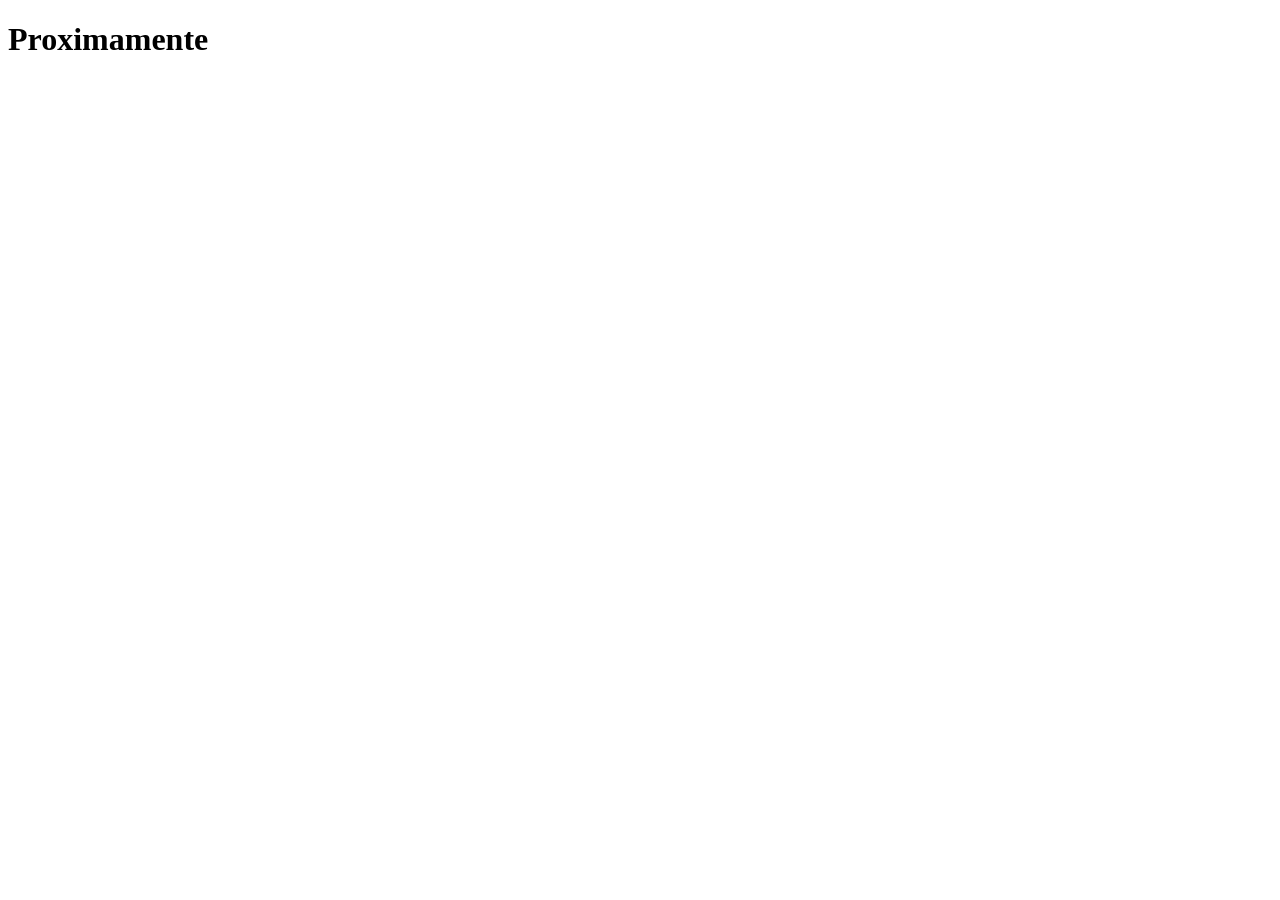
==== pos/src/main/resources/static/index.html @ ce8f6ca2 "index" ====
<!DOCTYPE html>
<html lang="en">
<head>
    <meta charset="UTF-8">
    <meta name="viewport" content="width=device-width, initial-scale=1.0">
    <title>Punto de Venta</title>
</head>
<body>
    <h1>Proximamente</h1>
</body>
</html>
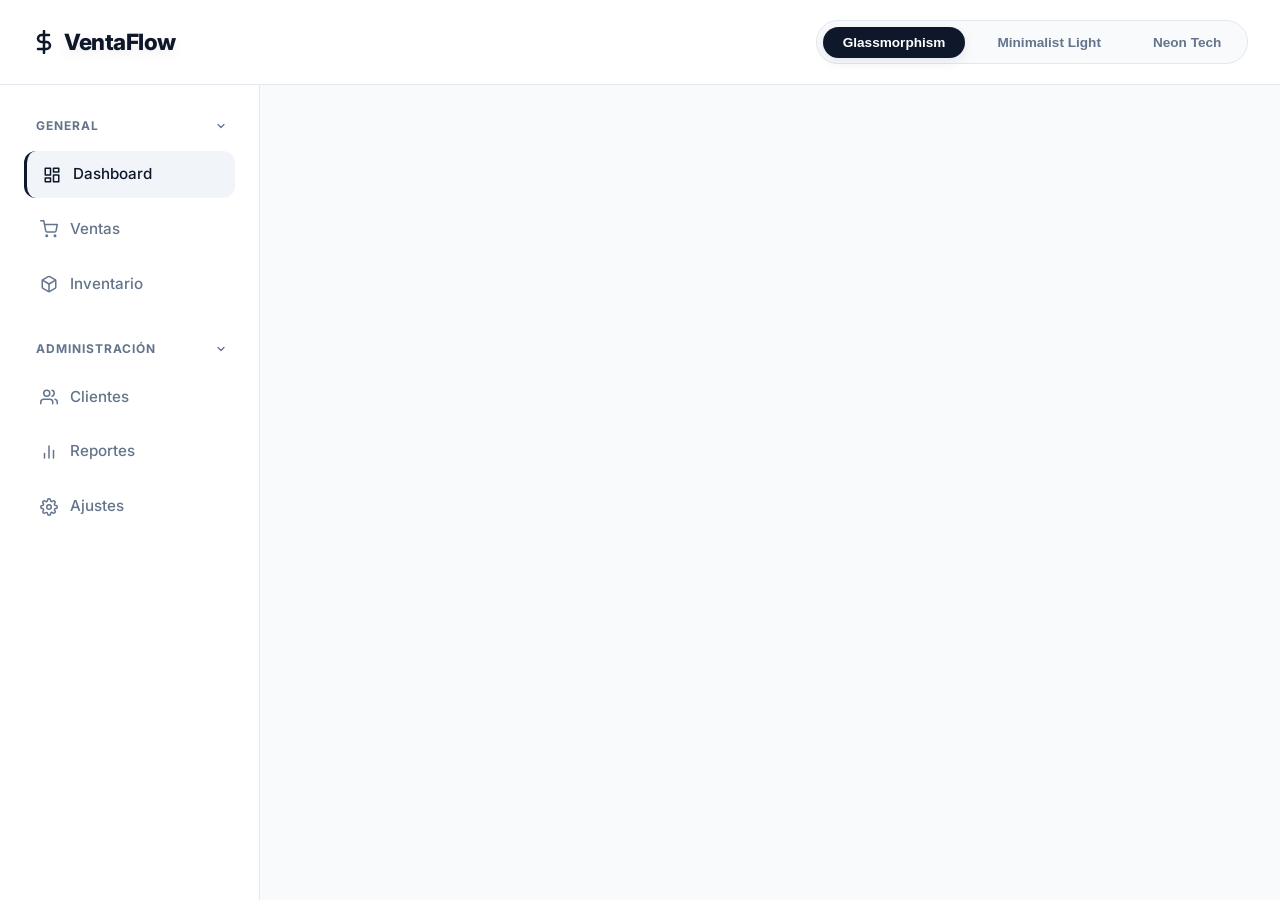
==== commit d15ac903: "index.html" ====
--- a/pos/src/main/resources/static/index.html
+++ b/pos/src/main/resources/static/index.html
@@ -1,11 +1,116 @@
 <!DOCTYPE html>
-<html lang="en">
+<html lang="es">
 <head>
     <meta charset="UTF-8">
     <meta name="viewport" content="width=device-width, initial-scale=1.0">
-    <title>Punto de Venta</title>
+    <title>Control de Ventas - Prototipo Visual</title>
+    <!-- Custom stylesheet -->
+    <link rel="stylesheet" href="./css/style.css">
+    <!-- FontAwesome for mockup icons without external dependencies (SVG alternatives included natively) -->
 </head>
-<body>
-    <h1>Proximamente</h1>
+<body class="theme-minimal">
+
+    <!-- STYLE SWITCHER HEADER -->
+    <header class="style-switcher" id="styleSwitcher">
+        <div class="switcher-logo">
+            <svg width="24" height="24" viewBox="0 0 24 24" fill="none" stroke="currentColor" stroke-width="2.5" stroke-linecap="round" stroke-linejoin="round">
+                <line x1="12" y1="1" x2="12" y2="23"></line>
+                <path d="M17 5H9.5a3.5 3.5 0 0 0 0 7h5a3.5 3.5 0 0 1 0 7H6"></path>
+            </svg>
+            <span>VentaFlow</span>
+        </div>
+        <div class="switcher-buttons">
+            <button class="switcher-btn active" onclick="setTheme('glass', this)">Glassmorphism</button>
+            <button class="switcher-btn" onclick="setTheme('minimal', this)">Minimalist Light</button>
+            <button class="switcher-btn" onclick="setTheme('neon', this)">Neon Tech</button>
+        </div>
+    </header>
+
+    <!-- MAIN APP CONTAINER -->
+    <div class="app-container">
+        
+        <!-- SIDEBAR -->
+        <aside>
+            <div class="nav-group">
+                <span class="nav-label" onclick="toggleNavGroup(this)">
+                    General
+                    <svg class="chevron" width="12" height="12" viewBox="0 0 24 24" fill="none" stroke="currentColor" stroke-width="2.5" stroke-linecap="round" stroke-linejoin="round">
+                        <polyline points="6 9 12 15 18 9"></polyline>
+                    </svg>
+                </span>
+                <div class="nav-group-content">
+                    <a href="#" class="nav-item active">
+                        <svg width="18" height="18" viewBox="0 0 24 24" fill="none" stroke="currentColor" stroke-width="2" stroke-linecap="round" stroke-linejoin="round"><rect x="3" y="3" width="7" height="9"></rect><rect x="14" y="3" width="7" height="5"></rect><rect x="14" y="12" width="7" height="9"></rect><rect x="3" y="16" width="7" height="5"></rect></svg>
+                        Dashboard
+                    </a>
+                    <a href="#" class="nav-item">
+                        <svg width="18" height="18" viewBox="0 0 24 24" fill="none" stroke="currentColor" stroke-width="2" stroke-linecap="round" stroke-linejoin="round"><circle cx="9" cy="21" r="1"></circle><circle cx="20" cy="21" r="1"></circle><path d="M1 1h4l2.68 13.39a2 2 0 0 0 2 1.61h9.72a2 2 0 0 0 2-1.61L23 6H6"></path></svg>
+                        Ventas
+                    </a>
+                    <a href="#" class="nav-item">
+                        <svg width="18" height="18" viewBox="0 0 24 24" fill="none" stroke="currentColor" stroke-width="2" stroke-linecap="round" stroke-linejoin="round"><path d="M21 16V8a2 2 0 0 0-1-1.73l-7-4a2 2 0 0 0-2 0l-7 4A2 2 0 0 0 3 8v8a2 2 0 0 0 1 1.73l7 4a2 2 0 0 0 2 0l7-4A2 2 0 0 0 21 16z"></path><polyline points="3.27 6.96 12 12.01 20.73 6.96"></polyline><line x1="12" y1="22.08" x2="12" y2="12"></line></svg>
+                        Inventario
+                    </a>
+                </div>
+            </div>
+
+            <div class="nav-group">
+                <span class="nav-label" onclick="toggleNavGroup(this)">
+                    Administración
+                    <svg class="chevron" width="12" height="12" viewBox="0 0 24 24" fill="none" stroke="currentColor" stroke-width="2.5" stroke-linecap="round" stroke-linejoin="round">
+                        <polyline points="6 9 12 15 18 9"></polyline>
+                    </svg>
+                </span>
+                <div class="nav-group-content">
+                    <a href="#" class="nav-item">
+                        <svg width="18" height="18" viewBox="0 0 24 24" fill="none" stroke="currentColor" stroke-width="2" stroke-linecap="round" stroke-linejoin="round"><path d="M17 21v-2a4 4 0 0 0-4-4H5a4 4 0 0 0-4 4v2"></path><circle cx="9" cy="7" r="4"></circle><path d="M23 21v-2a4 4 0 0 0-3-3.87"></path><path d="M16 3.13a4 4 0 0 1 0 7.75"></path></svg>
+                        Clientes
+                    </a>
+                    <a href="#" class="nav-item">
+                        <svg width="18" height="18" viewBox="0 0 24 24" fill="none" stroke="currentColor" stroke-width="2" stroke-linecap="round" stroke-linejoin="round"><line x1="18" y1="20" x2="18" y2="10"></line><line x1="12" y1="20" x2="12" y2="4"></line><line x1="6" y1="20" x2="6" y2="14"></line></svg>
+                        Reportes
+                    </a>
+                    <a href="#" class="nav-item">
+                        <svg width="18" height="18" viewBox="0 0 24 24" fill="none" stroke="currentColor" stroke-width="2" stroke-linecap="round" stroke-linejoin="round"><circle cx="12" cy="12" r="3"></circle><path d="M19.4 15a1.65 1.65 0 0 0 .33 1.82l.06.06a2 2 0 1 1-2.83 2.83l-.06-.06a1.65 1.65 0 0 0-1.82-.33 1.65 1.65 0 0 0-1 1.51V21a2 2 0 0 1-4 0v-.09A1.65 1.65 0 0 0 9 19.4a1.65 1.65 0 0 0-1.82.33l-.06.06a2 2 0 1 1-2.83-2.83l.06-.06a1.65 1.65 0 0 0 .33-1.82 1.65 1.65 0 0 0-1.51-1H3a2 2 0 0 1 0-4h.09A1.65 1.65 0 0 0 4.6 9a1.65 1.65 0 0 0-.33-1.82l-.06-.06a2 2 0 1 1 2.83-2.83l.06.06a1.65 1.65 0 0 0 1.82.33H9a1.65 1.65 0 0 0 1-1.51V3a2 2 0 0 1 4 0v.09a1.65 1.65 0 0 0 1 1.51 1.65 1.65 0 0 0 1.82-.33l.06-.06a2 2 0 1 1 2.83 2.83l-.06.06a1.65 1.65 0 0 0-.33 1.82V9a1.65 1.65 0 0 0 1.51 1H21a2 2 0 0 1 0 4h-.09a1.65 1.65 0 0 0-1.51 1z"></path></svg>
+                        Ajustes
+                    </a>
+                </div>
+            </div>
+        </aside>
+
+        <!-- MAIN DASHBOARD CONTENT -->
+        <main id="root">
+        </main>
+    </div>
+
+    <!-- SCRIPT FOR INTERACTIVE DASHBOARD -->
+    <script>
+        function setTheme(themeName, element) {
+            // Get current collapsed state of nav groups to preserve it
+            const groups = document.querySelectorAll('.nav-group');
+            const states = Array.from(groups).map(g => g.classList.contains('collapsed'));
+
+            // Remove previous theme classes
+            document.body.className = '';
+            
+            // Add selected theme class
+            document.body.classList.add('theme-' + themeName);
+            
+            // Reapply collapsed state
+            groups.forEach((g, i) => {
+                if (states[i]) g.classList.add('collapsed');
+            });
+
+            // Handle active button state
+            const buttons = document.querySelectorAll('.switcher-btn');
+            buttons.forEach(btn => btn.classList.remove('active'));
+            element.classList.add('active');
+        }
+
+        function toggleNavGroup(labelElement) {
+            const navGroup = labelElement.closest('.nav-group');
+            navGroup.classList.toggle('collapsed');
+        }
+    </script>
 </body>
-</html>+</html>
--- a/pos/src/main/resources/static/css/style.css
+++ b/pos/src/main/resources/static/css/style.css
@@ -0,0 +1,569 @@
+@import url('https://fonts.googleapis.com/css2?family=Inter:wght@300;400;500;600;700;800&display=swap');
+
+/* ==========================================
+   1. CORE VARIABLES & THEMES
+   ========================================== */
+
+:root {
+    font-family: 'Inter', sans-serif;
+    line-height: 1.5;
+    font-weight: 400;
+    transition: background-color 0.5s ease, color 0.5s ease;
+}
+
+/* --- THEME 1: GLASSMORPHISM (DARK) --- */
+.theme-glass {
+    --bg-main: radial-gradient(circle at 10% 20%, rgb(4, 15, 28) 0%, rgb(18, 25, 45) 100.2%);
+    --bg-panel: rgba(255, 255, 255, 0.04);
+    --bg-panel-hover: rgba(255, 255, 255, 0.08);
+    --backdrop-blur: blur(16px);
+    --border-color: rgba(255, 255, 255, 0.08);
+    --border-hover: rgba(255, 255, 255, 0.18);
+    --text-primary: #f8fafc;
+    --text-secondary: #94a3b8;
+    --color-primary: #6366f1; /* Indigo */
+    --color-primary-rgb: 99, 102, 241;
+    --color-success: #10b981; /* Emerald */
+    --color-success-rgb: 16, 185, 129;
+    --color-warning: #f59e0b; /* Amber */
+    --shadow-main: 0 8px 32px 0 rgba(0, 0, 0, 0.37);
+    --shadow-accent: 0 0 20px rgba(99, 102, 241, 0.25);
+    --border-radius: 16px;
+    --input-bg: rgba(0, 0, 0, 0.2);
+}
+
+/* --- THEME 2: MINIMALIST (LIGHT) --- */
+.theme-minimal {
+    --bg-main: #f8fafc;
+    --bg-panel: #ffffff;
+    --bg-panel-hover: #f1f5f9;
+    --backdrop-blur: none;
+    --border-color: #e2e8f0;
+    --border-hover: #cbd5e1;
+    --text-primary: #0f172a;
+    --text-secondary: #64748b;
+    --color-primary: #0f172a; /* Deep Navy/Black */
+    --color-primary-rgb: 15, 23, 42;
+    --color-success: #16a34a; /* Rich Green */
+    --color-success-rgb: 22, 163, 74;
+    --color-warning: #d97706; /* Dark Amber */
+    --shadow-main: 0 4px 6px -1px rgba(0, 0, 0, 0.05), 0 2px 4px -2px rgba(0, 0, 0, 0.05);
+    --shadow-accent: 0 4px 12px rgba(15, 23, 42, 0.08);
+    --border-radius: 12px;
+    --input-bg: #f8fafc;
+}
+
+/* --- THEME 3: NEON TECH (DARK CYBERPUNK) --- */
+.theme-neon {
+    --bg-main: #05050a;
+    --bg-panel: #0d0d18;
+    --bg-panel-hover: #141426;
+    --backdrop-blur: none;
+    --border-color: #3b0764; /* Neon Indigo Border */
+    --border-hover: #d946ef; /* Bright Magenta */
+    --text-primary: #fdf4ff;
+    --text-secondary: #c084fc;
+    --color-primary: #d946ef; /* Magenta */
+    --color-primary-rgb: 217, 70, 239;
+    --color-success: #06b6d4; /* Cyan */
+    --color-success-rgb: 6, 182, 212;
+    --color-warning: #f43f5e; /* Rose */
+    --shadow-main: 0 0 15px rgba(217, 70, 239, 0.15);
+    --shadow-accent: 0 0 25px rgba(6, 182, 212, 0.4);
+    --border-radius: 8px;
+    --input-bg: #07070d;
+}
+
+/* ==========================================
+   2. RESET & BASE LAYOUT
+   ========================================== */
+
+* {
+    margin: 0;
+    padding: 0;
+    box-sizing: border-box;
+}
+
+body {
+    background: var(--bg-main);
+    color: var(--text-primary);
+    min-height: 100vh;
+    display: flex;
+    flex-direction: column;
+    overflow-x: hidden;
+}
+
+/* Top Style Switcher Header */
+.style-switcher {
+    display: flex;
+    justify-content: space-between;
+    align-items: center;
+    padding: 1.25rem 2rem;
+    border-bottom: 1px solid var(--border-color);
+    background: var(--bg-panel);
+    backdrop-filter: var(--backdrop-blur);
+    z-index: 100;
+}
+
+.switcher-logo {
+    font-weight: 800;
+    font-size: 1.4rem;
+    letter-spacing: -0.5px;
+    display: flex;
+    align-items: center;
+    gap: 0.5rem;
+}
+
+.switcher-logo span {
+    color: var(--color-primary);
+    text-shadow: var(--shadow-accent);
+}
+
+.switcher-buttons {
+    display: flex;
+    gap: 0.75rem;
+    background: var(--input-bg);
+    padding: 0.35rem;
+    border-radius: 30px;
+    border: 1px solid var(--border-color);
+}
+
+.switcher-btn {
+    border: none;
+    outline: none;
+    background: transparent;
+    color: var(--text-secondary);
+    padding: 0.5rem 1.25rem;
+    font-size: 0.85rem;
+    font-weight: 600;
+    border-radius: 20px;
+    cursor: pointer;
+    transition: all 0.3s cubic-bezier(0.4, 0, 0.2, 1);
+}
+
+.switcher-btn:hover {
+    color: var(--text-primary);
+}
+
+.switcher-btn.active {
+    background: var(--color-primary);
+    color: #ffffff;
+    box-shadow: var(--shadow-accent);
+}
+
+/* ==========================================
+   3. APP CONTAINER & LAYOUT
+   ========================================== */
+
+.app-container {
+    display: grid;
+    grid-template-columns: 260px 1fr;
+    flex-grow: 1;
+    min-height: 0;
+}
+
+/* Sidebar Styling */
+aside {
+    border-right: 1px solid var(--border-color);
+    background: var(--bg-panel);
+    backdrop-filter: var(--backdrop-blur);
+    padding: 2rem 1.5rem;
+    display: flex;
+    flex-direction: column;
+    gap: 2rem;
+}
+
+.nav-group {
+    display: flex;
+    flex-direction: column;
+    gap: 0.5rem;
+}
+
+.nav-label {
+    font-size: 0.75rem;
+    font-weight: 700;
+    text-transform: uppercase;
+    letter-spacing: 1px;
+    color: var(--text-secondary);
+    margin-bottom: 0.5rem;
+    padding-left: 0.75rem;
+    display: flex;
+    justify-content: space-between;
+    align-items: center;
+    cursor: pointer;
+    user-select: none;
+}
+
+.nav-label:hover {
+    color: var(--text-primary);
+}
+
+.nav-label .chevron {
+    transition: transform 0.3s cubic-bezier(0.4, 0, 0.2, 1);
+    margin-right: 0.5rem;
+}
+
+.nav-group.collapsed .chevron {
+    transform: rotate(-90deg);
+}
+
+.nav-group-content {
+    display: flex;
+    flex-direction: column;
+    gap: 0.5rem;
+    max-height: 350px;
+    overflow: hidden;
+    transition: max-height 0.3s cubic-bezier(0.4, 0, 0.2, 1), opacity 0.2s ease;
+    opacity: 1;
+}
+
+.nav-group.collapsed .nav-group-content {
+    max-height: 0;
+    opacity: 0;
+    pointer-events: none;
+}
+
+.nav-item {
+    display: flex;
+    align-items: center;
+    gap: 0.75rem;
+    padding: 0.75rem 1rem;
+    border-radius: var(--border-radius);
+    text-decoration: none;
+    color: var(--text-secondary);
+    font-weight: 500;
+    font-size: 0.95rem;
+    transition: all 0.2s ease;
+}
+
+.nav-item:hover, .nav-item.active {
+    color: var(--text-primary);
+    background: var(--bg-panel-hover);
+    border-left: 3px solid var(--color-primary);
+}
+
+/* Main Dashboard Area */
+main {
+    padding: 2rem;
+    overflow-y: auto;
+    display: flex;
+    flex-direction: column;
+    gap: 2rem;
+    max-width: 1600px;
+    width: 100%;
+    margin: 0 auto;
+}
+
+/* Grid Layouts */
+.metrics-row {
+    display: grid;
+    grid-template-columns: repeat(auto-fit, minmax(240px, 1fr));
+    gap: 1.5rem;
+}
+
+.dashboard-grid {
+    display: grid;
+    grid-template-columns: 2fr 1fr;
+    gap: 1.5rem;
+}
+
+@media (max-width: 1024px) {
+    .app-container {
+        grid-template-columns: 1fr;
+    }
+    aside {
+        display: none; /* Hide sidebar on mobile */
+    }
+    .dashboard-grid {
+        grid-template-columns: 1fr;
+    }
+}
+
+/* ==========================================
+   4. CARD COMPONENTS
+   ========================================== */
+
+.card {
+    background: var(--bg-panel);
+    backdrop-filter: var(--backdrop-blur);
+    border: 1px solid var(--border-color);
+    border-radius: var(--border-radius);
+    padding: 1.5rem;
+    box-shadow: var(--shadow-main);
+    transition: transform 0.3s ease, border-color 0.3s ease, box-shadow 0.3s ease;
+}
+
+.card:hover {
+    border-color: var(--border-hover);
+    transform: translateY(-2px);
+}
+
+/* Metric Cards specific */
+.metric-card {
+    display: flex;
+    justify-content: space-between;
+    align-items: flex-start;
+}
+
+.metric-info h3 {
+    font-size: 0.85rem;
+    font-weight: 600;
+    text-transform: uppercase;
+    letter-spacing: 0.5px;
+    color: var(--text-secondary);
+    margin-bottom: 0.5rem;
+}
+
+.metric-value {
+    font-size: 1.75rem;
+    font-weight: 800;
+    letter-spacing: -0.5px;
+    margin-bottom: 0.5rem;
+}
+
+.metric-trend {
+    display: inline-flex;
+    align-items: center;
+    gap: 0.25rem;
+    font-size: 0.8rem;
+    font-weight: 600;
+}
+
+.trend-up {
+    color: var(--color-success);
+}
+
+.trend-down {
+    color: var(--color-warning);
+}
+
+.metric-icon {
+    width: 48px;
+    height: 48px;
+    border-radius: var(--border-radius);
+    background: rgba(var(--color-primary-rgb), 0.1);
+    display: flex;
+    align-items: center;
+    justify-content: center;
+    color: var(--color-primary);
+    font-size: 1.25rem;
+    border: 1px solid rgba(var(--color-primary-rgb), 0.2);
+}
+
+.metric-icon.success {
+    background: rgba(var(--color-success-rgb), 0.1);
+    color: var(--color-success);
+    border: 1px solid rgba(var(--color-success-rgb), 0.2);
+}
+
+/* ==========================================
+   5. PURE CSS CHARTS
+   ========================================== */
+
+.chart-header {
+    display: flex;
+    justify-content: space-between;
+    align-items: center;
+    margin-bottom: 1.5rem;
+}
+
+.chart-title {
+    font-size: 1.1rem;
+    font-weight: 700;
+}
+
+.chart-container {
+    height: 240px;
+    display: flex;
+    align-items: flex-end;
+    justify-content: space-between;
+    gap: 1rem;
+    padding-top: 1rem;
+    position: relative;
+    border-bottom: 1px solid var(--border-color);
+}
+
+.chart-bar-wrapper {
+    flex: 1;
+    display: flex;
+    flex-direction: column;
+    align-items: center;
+    height: 100%;
+    justify-content: flex-end;
+}
+
+.chart-bar {
+    width: 100%;
+    max-width: 35px;
+    background: linear-gradient(180deg, var(--color-primary) 0%, rgba(var(--color-primary-rgb), 0.3) 100%);
+    border-radius: 4px 4px 0 0;
+    transition: height 1s ease-in-out;
+    position: relative;
+    cursor: pointer;
+    box-shadow: var(--shadow-accent);
+}
+
+.theme-neon .chart-bar {
+    background: linear-gradient(180deg, var(--color-primary) 0%, #05050a 100%);
+}
+
+.chart-bar:hover {
+    filter: brightness(1.2);
+}
+
+.chart-tooltip {
+    position: absolute;
+    top: -35px;
+    left: 50%;
+    transform: translateX(-50%);
+    background: var(--text-primary);
+    color: var(--bg-main);
+    padding: 0.25rem 0.5rem;
+    border-radius: 4px;
+    font-size: 0.75rem;
+    font-weight: 700;
+    white-space: nowrap;
+    opacity: 0;
+    pointer-events: none;
+    transition: opacity 0.2s ease;
+}
+
+.chart-bar:hover .chart-tooltip {
+    opacity: 1;
+}
+
+.chart-label {
+    margin-top: 0.5rem;
+    font-size: 0.75rem;
+    color: var(--text-secondary);
+    font-weight: 500;
+}
+
+/* ==========================================
+   6. TABLES & LISTS
+   ========================================== */
+
+.table-wrapper {
+    overflow-x: auto;
+    margin-top: 1rem;
+}
+
+table {
+    width: 100%;
+    border-collapse: collapse;
+    text-align: left;
+}
+
+th {
+    padding: 0.75rem 1rem;
+    font-size: 0.75rem;
+    font-weight: 700;
+    text-transform: uppercase;
+    letter-spacing: 0.5px;
+    color: var(--text-secondary);
+    border-bottom: 1px solid var(--border-color);
+}
+
+td {
+    padding: 1rem;
+    font-size: 0.9rem;
+    border-bottom: 1px solid var(--border-color);
+    color: var(--text-primary);
+}
+
+tr:last-child td {
+    border-bottom: none;
+}
+
+tr:hover td {
+    background: var(--bg-panel-hover);
+}
+
+.status-badge {
+    display: inline-flex;
+    align-items: center;
+    padding: 0.25rem 0.75rem;
+    border-radius: 50px;
+    font-size: 0.75rem;
+    font-weight: 600;
+}
+
+.status-badge.completed {
+    background: rgba(var(--color-success-rgb), 0.1);
+    color: var(--color-success);
+    border: 1px solid rgba(var(--color-success-rgb), 0.2);
+}
+
+.status-badge.pending {
+    background: rgba(245, 158, 11, 0.1);
+    color: var(--color-warning);
+    border: 1px solid rgba(245, 158, 11, 0.2);
+}
+
+/* ==========================================
+   7. FORMS & INPUTS
+   ========================================== */
+
+.form-group {
+    margin-bottom: 1.25rem;
+}
+
+label {
+    display: block;
+    font-size: 0.8rem;
+    font-weight: 600;
+    color: var(--text-secondary);
+    margin-bottom: 0.5rem;
+    text-transform: uppercase;
+    letter-spacing: 0.5px;
+}
+
+input, select, textarea {
+    width: 100%;
+    padding: 0.75rem 1rem;
+    border-radius: var(--border-radius);
+    background: var(--input-bg);
+    border: 1px solid var(--border-color);
+    color: var(--text-primary);
+    font-family: inherit;
+    font-size: 0.9rem;
+    outline: none;
+    transition: border-color 0.2s ease, box-shadow 0.2s ease;
+}
+
+input:focus, select:focus, textarea:focus {
+    border-color: var(--color-primary);
+    box-shadow: 0 0 0 3px rgba(var(--color-primary-rgb), 0.15);
+}
+
+.btn {
+    width: 100%;
+    padding: 0.85rem 1.5rem;
+    border-radius: var(--border-radius);
+    border: none;
+    font-weight: 700;
+    font-size: 0.9rem;
+    cursor: pointer;
+    transition: all 0.3s ease;
+    display: inline-flex;
+    align-items: center;
+    justify-content: center;
+    gap: 0.5rem;
+    text-transform: uppercase;
+    letter-spacing: 0.5px;
+}
+
+.btn-primary {
+    background: var(--color-primary);
+    color: #ffffff;
+    box-shadow: var(--shadow-accent);
+}
+
+.btn-primary:hover {
+    filter: brightness(1.15);
+    transform: translateY(-1px);
+}
+
+.btn-primary:active {
+    transform: translateY(0);
+}
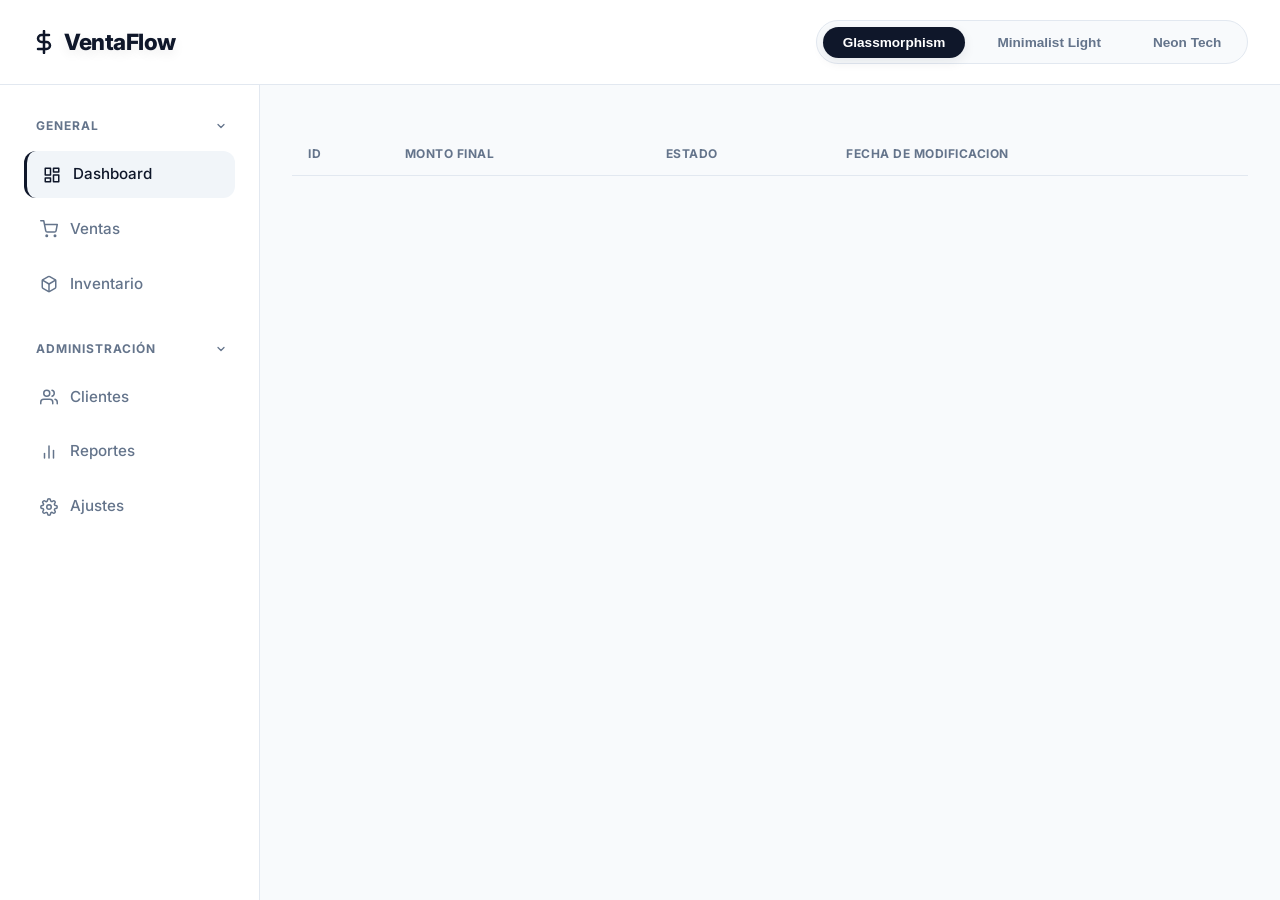
==== commit 88848f1b: "ventas get" ====
--- a/pos/src/main/resources/static/index.html
+++ b/pos/src/main/resources/static/index.html
@@ -7,6 +7,7 @@
     <!-- Custom stylesheet -->
     <link rel="stylesheet" href="./css/style.css">
     <!-- FontAwesome for mockup icons without external dependencies (SVG alternatives included natively) -->
+    <script type="module" src="./index.js"></script>
 </head>
 <body class="theme-minimal">
 
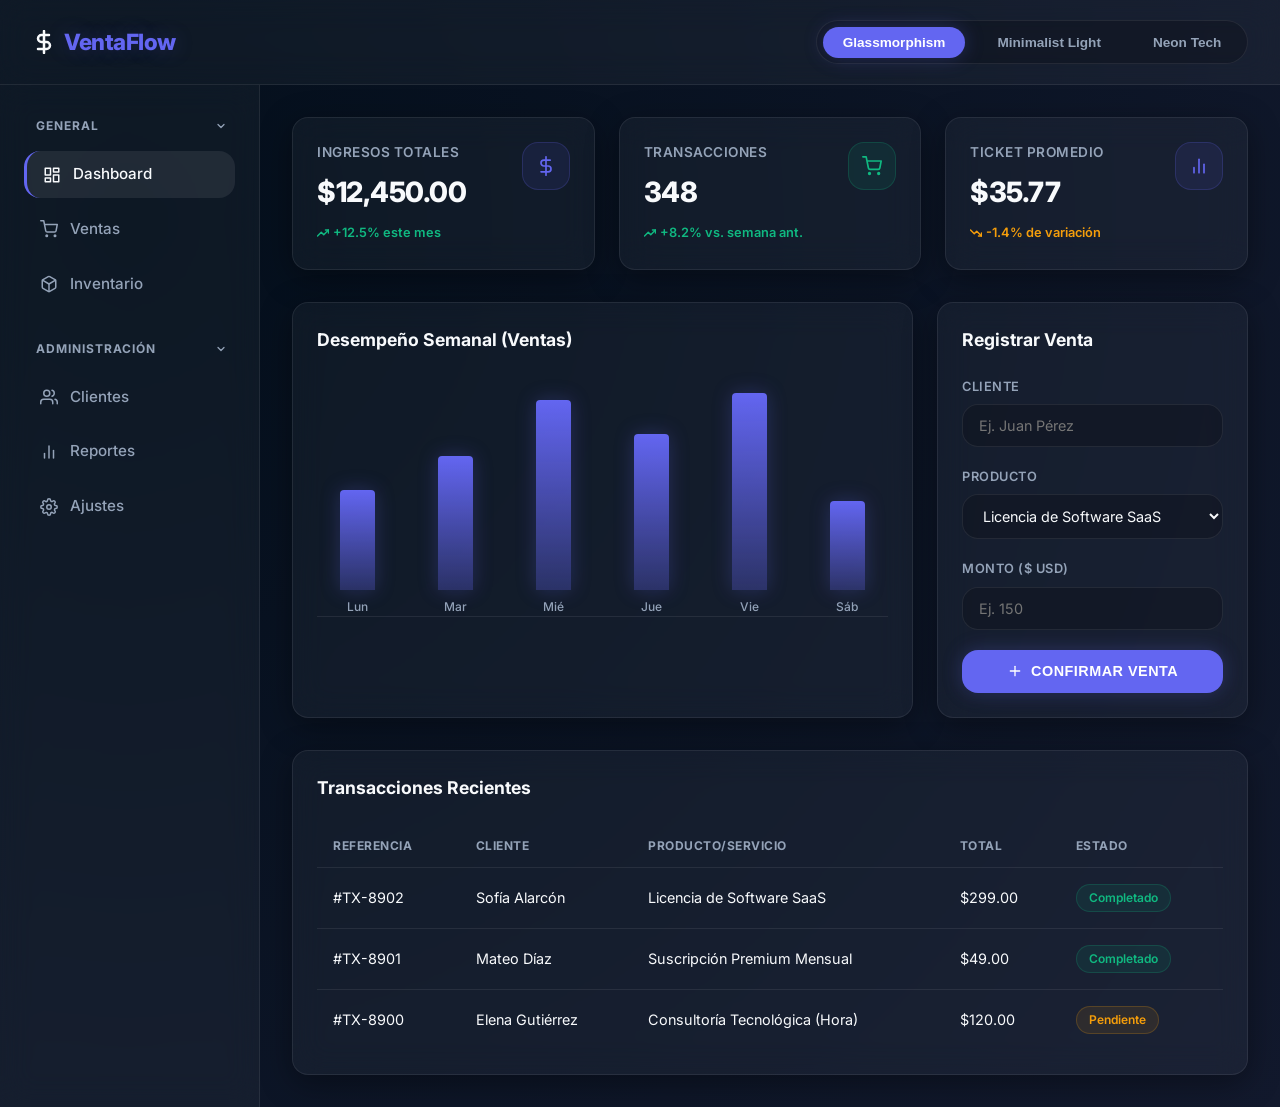
==== commit 61bfda14: "index y css cambios en stylos" ====
--- a/pos/src/main/resources/static/index.html
+++ b/pos/src/main/resources/static/index.html
@@ -7,18 +7,29 @@
     <!-- Custom stylesheet -->
     <link rel="stylesheet" href="./css/style.css">
     <!-- FontAwesome for mockup icons without external dependencies (SVG alternatives included natively) -->
-    <script type="module" src="./index.js"></script>
 </head>
-<body class="theme-minimal">
+<body class="theme-glass">
+
+    <!-- SIDEBAR OVERLAY FOR MOBILE -->
+    <div class="sidebar-overlay" onclick="toggleSidebar()"></div>
 
     <!-- STYLE SWITCHER HEADER -->
     <header class="style-switcher" id="styleSwitcher">
-        <div class="switcher-logo">
-            <svg width="24" height="24" viewBox="0 0 24 24" fill="none" stroke="currentColor" stroke-width="2.5" stroke-linecap="round" stroke-linejoin="round">
-                <line x1="12" y1="1" x2="12" y2="23"></line>
-                <path d="M17 5H9.5a3.5 3.5 0 0 0 0 7h5a3.5 3.5 0 0 1 0 7H6"></path>
-            </svg>
-            <span>VentaFlow</span>
+        <div style="display: flex; align-items: center; gap: 0.75rem;">
+            <button class="menu-toggle" id="menuToggle" onclick="toggleSidebar()" aria-label="Abrir menú">
+                <svg width="24" height="24" viewBox="0 0 24 24" fill="none" stroke="currentColor" stroke-width="2.5" stroke-linecap="round" stroke-linejoin="round">
+                    <line x1="3" y1="12" x2="21" y2="12"></line>
+                    <line x1="3" y1="6" x2="21" y2="6"></line>
+                    <line x1="3" y1="18" x2="21" y2="18"></line>
+                </svg>
+            </button>
+            <div class="switcher-logo">
+                <svg width="24" height="24" viewBox="0 0 24 24" fill="none" stroke="currentColor" stroke-width="2.5" stroke-linecap="round" stroke-linejoin="round">
+                    <line x1="12" y1="1" x2="12" y2="23"></line>
+                    <path d="M17 5H9.5a3.5 3.5 0 0 0 0 7h5a3.5 3.5 0 0 1 0 7H6"></path>
+                </svg>
+                <span>VentaFlow</span>
+            </div>
         </div>
         <div class="switcher-buttons">
             <button class="switcher-btn active" onclick="setTheme('glass', this)">Glassmorphism</button>
@@ -32,6 +43,15 @@
         
         <!-- SIDEBAR -->
         <aside>
+            <div class="sidebar-mobile-header">
+                <span>VentaFlow</span>
+                <button class="sidebar-close-btn" onclick="toggleSidebar()" aria-label="Cerrar menú">
+                    <svg width="20" height="20" viewBox="0 0 24 24" fill="none" stroke="currentColor" stroke-width="2.5" stroke-linecap="round" stroke-linejoin="round">
+                        <line x1="18" y1="6" x2="6" y2="18"></line>
+                        <line x1="6" y1="6" x2="18" y2="18"></line>
+                    </svg>
+                </button>
+            </div>
             <div class="nav-group">
                 <span class="nav-label" onclick="toggleNavGroup(this)">
                     General
@@ -80,8 +100,225 @@
         </aside>
 
         <!-- MAIN DASHBOARD CONTENT -->
-        <main id="root">
+        <main>
+            
+            <!-- METRICS ROW -->
+            <section class="metrics-row">
+                <!-- METRIC 1 -->
+                <div class="card metric-card">
+                    <div class="metric-info">
+                        <h3>Ingresos Totales</h3>
+                        <div class="metric-value">$12,450.00</div>
+                        <span class="metric-trend trend-up">
+                            <svg width="12" height="12" viewBox="0 0 24 24" fill="none" stroke="currentColor" stroke-width="3" stroke-linecap="round" stroke-linejoin="round"><polyline points="23 6 13.5 15.5 8.5 10.5 1 18"></polyline><polyline points="17 6 23 6 23 12"></polyline></svg>
+                            +12.5% este mes
+                        </span>
+                    </div>
+                    <div class="metric-icon">
+                        <svg width="20" height="20" viewBox="0 0 24 24" fill="none" stroke="currentColor" stroke-width="2" stroke-linecap="round" stroke-linejoin="round"><line x1="12" y1="1" x2="12" y2="23"></line><path d="M17 5H9.5a3.5 3.5 0 0 0 0 7h5a3.5 3.5 0 0 1 0 7H6"></path></svg>
+                    </div>
+                </div>
+
+                <!-- METRIC 2 -->
+                <div class="card metric-card">
+                    <div class="metric-info">
+                        <h3>Transacciones</h3>
+                        <div class="metric-value">348</div>
+                        <span class="metric-trend trend-up">
+                            <svg width="12" height="12" viewBox="0 0 24 24" fill="none" stroke="currentColor" stroke-width="3" stroke-linecap="round" stroke-linejoin="round"><polyline points="23 6 13.5 15.5 8.5 10.5 1 18"></polyline><polyline points="17 6 23 6 23 12"></polyline></svg>
+                            +8.2% vs. semana ant.
+                        </span>
+                    </div>
+                    <div class="metric-icon success">
+                        <svg width="20" height="20" viewBox="0 0 24 24" fill="none" stroke="currentColor" stroke-width="2" stroke-linecap="round" stroke-linejoin="round"><circle cx="9" cy="21" r="1"></circle><circle cx="20" cy="21" r="1"></circle><path d="M1 1h4l2.68 13.39a2 2 0 0 0 2 1.61h9.72a2 2 0 0 0 2-1.61L23 6H6"></path></svg>
+                    </div>
+                </div>
+
+                <!-- METRIC 3 -->
+                <div class="card metric-card">
+                    <div class="metric-info">
+                        <h3>Ticket Promedio</h3>
+                        <div class="metric-value">$35.77</div>
+                        <span class="metric-trend trend-down">
+                            <svg width="12" height="12" viewBox="0 0 24 24" fill="none" stroke="currentColor" stroke-width="3" stroke-linecap="round" stroke-linejoin="round"><polyline points="23 18 13.5 8.5 8.5 13.5 1 6"></polyline><polyline points="17 18 23 18 23 12"></polyline></svg>
+                            -1.4% de variación
+                        </span>
+                    </div>
+                    <div class="metric-icon">
+                        <svg width="20" height="20" viewBox="0 0 24 24" fill="none" stroke="currentColor" stroke-width="2" stroke-linecap="round" stroke-linejoin="round"><line x1="18" y1="20" x2="18" y2="10"></line><line x1="12" y1="20" x2="12" y2="4"></line><line x1="6" y1="20" x2="6" y2="14"></line></svg>
+                    </div>
+                </div>
+            </section>
+
+            <!-- CHARTS & FORM GRID -->
+            <section class="dashboard-grid">
+                
+                <!-- WEEKLY SALES TREND (CSS CHART) -->
+                <div class="card">
+                    <div class="chart-header">
+                        <h3 class="chart-title">Desempeño Semanal (Ventas)</h3>
+                    </div>
+                    <div class="chart-container">
+                        <!-- Bar Mon -->
+                        <div class="chart-bar-wrapper">
+                            <div class="chart-bar" style="height: 45%;">
+                                <div class="chart-tooltip">$1,200</div>
+                            </div>
+                            <span class="chart-label">Lun</span>
+                        </div>
+                        <!-- Bar Tue -->
+                        <div class="chart-bar-wrapper">
+                            <div class="chart-bar" style="height: 60%;">
+                                <div class="chart-tooltip">$1,800</div>
+                            </div>
+                            <span class="chart-label">Mar</span>
+                        </div>
+                        <!-- Bar Wed -->
+                        <div class="chart-bar-wrapper">
+                            <div class="chart-bar" style="height: 85%;">
+                                <div class="chart-tooltip">$2,500</div>
+                            </div>
+                            <span class="chart-label">Mié</span>
+                        </div>
+                        <!-- Bar Thu -->
+                        <div class="chart-bar-wrapper">
+                            <div class="chart-bar" style="height: 70%;">
+                                <div class="chart-tooltip">$2,100</div>
+                            </div>
+                            <span class="chart-label">Jue</span>
+                        </div>
+                        <!-- Bar Fri -->
+                        <div class="chart-bar-wrapper">
+                            <div class="chart-bar" style="height: 95%;">
+                                <div class="chart-tooltip">$2,900</div>
+                            </div>
+                            <span class="chart-label">Vie</span>
+                        </div>
+                        <!-- Bar Sat -->
+                        <div class="chart-bar-wrapper">
+                            <div class="chart-bar" style="height: 40%;">
+                                <div class="chart-tooltip">$1,100</div>
+                            </div>
+                            <span class="chart-label">Sáb</span>
+                        </div>
+                    </div>
+                </div>
+
+                <!-- NEW SALE QUICK REGISTRATION -->
+                <div class="card">
+                    <div class="chart-header">
+                        <h3 class="chart-title">Registrar Venta</h3>
+                    </div>
+                    <form onsubmit="event.preventDefault(); alert('Simulación: Venta registrada exitosamente.');">
+                        <div class="form-group">
+                            <label for="client">Cliente</label>
+                            <input type="text" id="client" placeholder="Ej. Juan Pérez" required>
+                        </div>
+                        <div class="form-group">
+                            <label for="product">Producto</label>
+                            <select id="product">
+                                <option value="1">Licencia de Software SaaS</option>
+                                <option value="2">Suscripción Premium Mensual</option>
+                                <option value="3">Consultoría Tecnológica (Hora)</option>
+                            </select>
+                        </div>
+                        <div class="form-group">
+                            <label for="amount">Monto ($ USD)</label>
+                            <input type="number" id="amount" placeholder="Ej. 150" min="1" required>
+                        </div>
+                        <button type="submit" class="btn btn-primary">
+                            <svg width="16" height="16" viewBox="0 0 24 24" fill="none" stroke="currentColor" stroke-width="2" stroke-linecap="round" stroke-linejoin="round"><line x1="12" y1="5" x2="12" y2="19"></line><line x1="5" y1="12" x2="19" y2="12"></line></svg>
+                            Confirmar Venta
+                        </button>
+                    </form>
+                </div>
+            </section>
+
+            <!-- RECENT TRANSACTIONS TABLE -->
+            <section class="card">
+                <div class="chart-header">
+                    <h3 class="chart-title">Transacciones Recientes</h3>
+                </div>
+                <div class="table-wrapper">
+                    <table>
+                        <thead>
+                            <tr>
+                                <th>Referencia</th>
+                                <th>Cliente</th>
+                                <th>Producto/Servicio</th>
+                                <th>Total</th>
+                                <th>Estado</th>
+                            </tr>
+                        </thead>
+                        <tbody>
+                            <tr onclick="openTransactionModal(this)">
+                                <td>#TX-8902</td>
+                                <td>Sofía Alarcón</td>
+                                <td>Licencia de Software SaaS</td>
+                                <td>$299.00</td>
+                                <td><span class="status-badge completed">Completado</span></td>
+                            </tr>
+                            <tr onclick="openTransactionModal(this)">
+                                <td>#TX-8901</td>
+                                <td>Mateo Díaz</td>
+                                <td>Suscripción Premium Mensual</td>
+                                <td>$49.00</td>
+                                <td><span class="status-badge completed">Completado</span></td>
+                            </tr>
+                            <tr onclick="openTransactionModal(this)">
+                                <td>#TX-8900</td>
+                                <td>Elena Gutiérrez</td>
+                                <td>Consultoría Tecnológica (Hora)</td>
+                                <td>$120.00</td>
+                                <td><span class="status-badge pending">Pendiente</span></td>
+                            </tr>
+                        </tbody>
+                    </table>
+                </div>
+            </section>
+
         </main>
+    </div>
+
+    <!-- TRANSACTION DETAILS MODAL -->
+    <div id="transactionModal" class="modal-overlay" onclick="closeModalOnOutsideClick(event)">
+        <div class="modal-card card">
+            <div class="modal-header">
+                <h3 class="chart-title">Detalle de Transacción</h3>
+                <button class="modal-close" onclick="closeModal()">
+                    <svg width="20" height="20" viewBox="0 0 24 24" fill="none" stroke="currentColor" stroke-width="2.5" stroke-linecap="round" stroke-linejoin="round">
+                        <line x1="18" y1="6" x2="6" y2="18"></line>
+                        <line x1="6" y1="6" x2="18" y2="18"></line>
+                    </svg>
+                </button>
+            </div>
+            <div class="modal-body">
+                <div class="detail-row">
+                    <span class="detail-label">Referencia</span>
+                    <span class="detail-value" id="modalRef">-</span>
+                </div>
+                <div class="detail-row">
+                    <span class="detail-label">Cliente</span>
+                    <span class="detail-value" id="modalClient">-</span>
+                </div>
+                <div class="detail-row">
+                    <span class="detail-label">Producto / Servicio</span>
+                    <span class="detail-value" id="modalProduct">-</span>
+                </div>
+                <div class="detail-row">
+                    <span class="detail-label">Monto Total</span>
+                    <span class="detail-value" id="modalTotal" style="color: var(--color-primary); font-weight: 700;">-</span>
+                </div>
+                <div class="detail-row">
+                    <span class="detail-label">Estado</span>
+                    <span id="modalStatus">-</span>
+                </div>
+                <div class="detail-row">
+                    <span class="detail-label">Fecha y Hora</span>
+                    <span class="detail-value">28 de Julio, 2026 - 10:00 AM</span>
+                </div>
+            </div>
+        </div>
     </div>
 
     <!-- SCRIPT FOR INTERACTIVE DASHBOARD -->
@@ -90,6 +327,7 @@
             // Get current collapsed state of nav groups to preserve it
             const groups = document.querySelectorAll('.nav-group');
             const states = Array.from(groups).map(g => g.classList.contains('collapsed'));
+            const isSidebarOpen = document.body.classList.contains('sidebar-open');
 
             // Remove previous theme classes
             document.body.className = '';
@@ -97,10 +335,13 @@
             // Add selected theme class
             document.body.classList.add('theme-' + themeName);
             
-            // Reapply collapsed state
+            // Reapply collapsed and sidebar states
             groups.forEach((g, i) => {
                 if (states[i]) g.classList.add('collapsed');
             });
+            if (isSidebarOpen) {
+                document.body.classList.add('sidebar-open');
+            }
 
             // Handle active button state
             const buttons = document.querySelectorAll('.switcher-btn');
@@ -108,10 +349,43 @@
             element.classList.add('active');
         }
 
+        function toggleSidebar() {
+            document.body.classList.toggle('sidebar-open');
+        }
+
         function toggleNavGroup(labelElement) {
             const navGroup = labelElement.closest('.nav-group');
             navGroup.classList.toggle('collapsed');
         }
+
+        // Modal Functions
+        function openTransactionModal(row) {
+            const cells = row.getElementsByTagName('td');
+            
+            const ref = cells[0].innerText;
+            const client = cells[1].innerText;
+            const product = cells[2].innerText;
+            const total = cells[3].innerText;
+            const statusHtml = cells[4].innerHTML;
+
+            document.getElementById('modalRef').innerText = ref;
+            document.getElementById('modalClient').innerText = client;
+            document.getElementById('modalProduct').innerText = product;
+            document.getElementById('modalTotal').innerText = total;
+            document.getElementById('modalStatus').innerHTML = statusHtml;
+
+            document.getElementById('transactionModal').classList.add('show');
+        }
+
+        function closeModal() {
+            document.getElementById('transactionModal').classList.remove('show');
+        }
+
+        function closeModalOnOutsideClick(event) {
+            if (event.target.id === 'transactionModal') {
+                closeModal();
+            }
+        }
     </script>
 </body>
 </html>
--- a/pos/src/main/resources/static/css/style.css
+++ b/pos/src/main/resources/static/css/style.css
@@ -105,6 +105,76 @@
     z-index: 100;
 }
 
+.menu-toggle {
+    display: none;
+    background: transparent;
+    border: none;
+    color: var(--text-primary);
+    cursor: pointer;
+    align-items: center;
+    justify-content: center;
+    padding: 0.5rem;
+    border-radius: var(--border-radius);
+    transition: background-color 0.2s, color 0.2s;
+}
+
+.menu-toggle:hover {
+    background: var(--bg-panel-hover);
+}
+
+.sidebar-overlay {
+    position: fixed;
+    top: 0;
+    left: 0;
+    width: 100vw;
+    height: 100vh;
+    background: rgba(0, 0, 0, 0.4);
+    backdrop-filter: blur(4px);
+    z-index: 1050;
+    opacity: 0;
+    pointer-events: none;
+    transition: opacity 0.3s ease;
+}
+
+.sidebar-open .sidebar-overlay {
+    opacity: 1;
+    pointer-events: auto;
+}
+
+.sidebar-mobile-header {
+    display: none;
+    justify-content: space-between;
+    align-items: center;
+    border-bottom: 1px solid var(--border-color);
+    padding-bottom: 1rem;
+    margin-bottom: 0.5rem;
+}
+
+.sidebar-mobile-header span {
+    font-size: 1.1rem;
+    font-weight: 800;
+    color: var(--color-primary);
+    text-shadow: var(--shadow-accent);
+}
+
+.sidebar-close-btn {
+    background: transparent;
+    border: none;
+    color: var(--text-secondary);
+    cursor: pointer;
+    display: flex;
+    align-items: center;
+    justify-content: center;
+    padding: 0.25rem;
+    border-radius: 50%;
+    transition: background-color 0.2s, color 0.2s;
+}
+
+.sidebar-close-btn:hover {
+    background-color: var(--bg-panel-hover);
+    color: var(--text-primary);
+}
+
 .switcher-logo {
     font-weight: 800;
     font-size: 1.4rem;
@@ -272,10 +342,43 @@
         grid-template-columns: 1fr;
     }
     aside {
-        display: none; /* Hide sidebar on mobile */
+        position: fixed;
+        top: 0;
+        left: 0;
+        height: 100vh;
+        width: 280px;
+        z-index: 1100;
+        transform: translateX(-100%);
+        transition: transform 0.3s cubic-bezier(0.4, 0, 0.2, 1);
+        box-shadow: 10px 0 30px rgba(0, 0, 0, 0.25);
+    }
+    .sidebar-open aside {
+        transform: translateX(0);
+    }
+    .menu-toggle {
+        display: flex;
+    }
+    .sidebar-mobile-header {
+        display: flex;
     }
     .dashboard-grid {
         grid-template-columns: 1fr;
+    }
+}
+
+@media (max-width: 480px) {
+    .style-switcher {
+        flex-direction: column;
+        gap: 0.75rem;
+        align-items: center;
+    }
+    .switcher-logo {
+        justify-content: space-between;
+        width: 100%;
+    }
+    .switcher-buttons {
+        justify-content: center;
+        width: 100%;
     }
 }
 
@@ -567,3 +670,111 @@
 .btn-primary:active {
     transform: translateY(0);
 }
+
+/* ==========================================
+   8. MODAL FOR TRANSACTION DETAILS
+   ========================================== */
+
+.modal-overlay {
+    position: fixed;
+    top: 0;
+    left: 0;
+    width: 100%;
+    height: 100%;
+    background: rgba(0, 0, 0, 0.6);
+    backdrop-filter: blur(8px);
+    display: flex;
+    align-items: center;
+    justify-content: center;
+    opacity: 0;
+    pointer-events: none;
+    transition: opacity 0.3s ease;
+    z-index: 1000;
+}
+
+.modal-overlay.show {
+    opacity: 1;
+    pointer-events: auto;
+}
+
+.modal-card {
+    width: 90%;
+    max-width: 480px;
+    transform: translateY(-20px);
+    transition: transform 0.3s cubic-bezier(0.34, 1.56, 0.64, 1);
+    background: var(--bg-panel);
+    border: 1px solid var(--border-color);
+    box-shadow: var(--shadow-main);
+    padding: 2rem;
+}
+
+.modal-overlay.show .modal-card {
+    transform: translateY(0);
+}
+
+.modal-header {
+    display: flex;
+    justify-content: space-between;
+    align-items: center;
+    margin-bottom: 1.5rem;
+    border-bottom: 1px solid var(--border-color);
+    padding-bottom: 1rem;
+}
+
+.modal-close {
+    background: transparent;
+    border: none;
+    color: var(--text-secondary);
+    cursor: pointer;
+    display: flex;
+    align-items: center;
+    justify-content: center;
+    padding: 0.25rem;
+    border-radius: 50%;
+    transition: background-color 0.2s, color 0.2s;
+}
+
+.modal-close:hover {
+    background-color: var(--bg-panel-hover);
+    color: var(--text-primary);
+}
+
+.modal-body {
+    display: flex;
+    flex-direction: column;
+    gap: 1rem;
+}
+
+.detail-row {
+    display: flex;
+    justify-content: space-between;
+    align-items: center;
+    padding-bottom: 0.75rem;
+    border-bottom: 1px solid var(--border-color);
+}
+
+.detail-row:last-child {
+    border-bottom: none;
+    padding-bottom: 0;
+}
+
+.detail-label {
+    font-size: 0.75rem;
+    font-weight: 700;
+    color: var(--text-secondary);
+    text-transform: uppercase;
+    letter-spacing: 0.5px;
+}
+
+.detail-value {
+    font-size: 0.95rem;
+    font-weight: 600;
+    color: var(--text-primary);
+}
+
+/* Clickable Table Rows */
+tbody tr {
+    cursor: pointer;
+    transition: background-color 0.2s ease;
+}
+
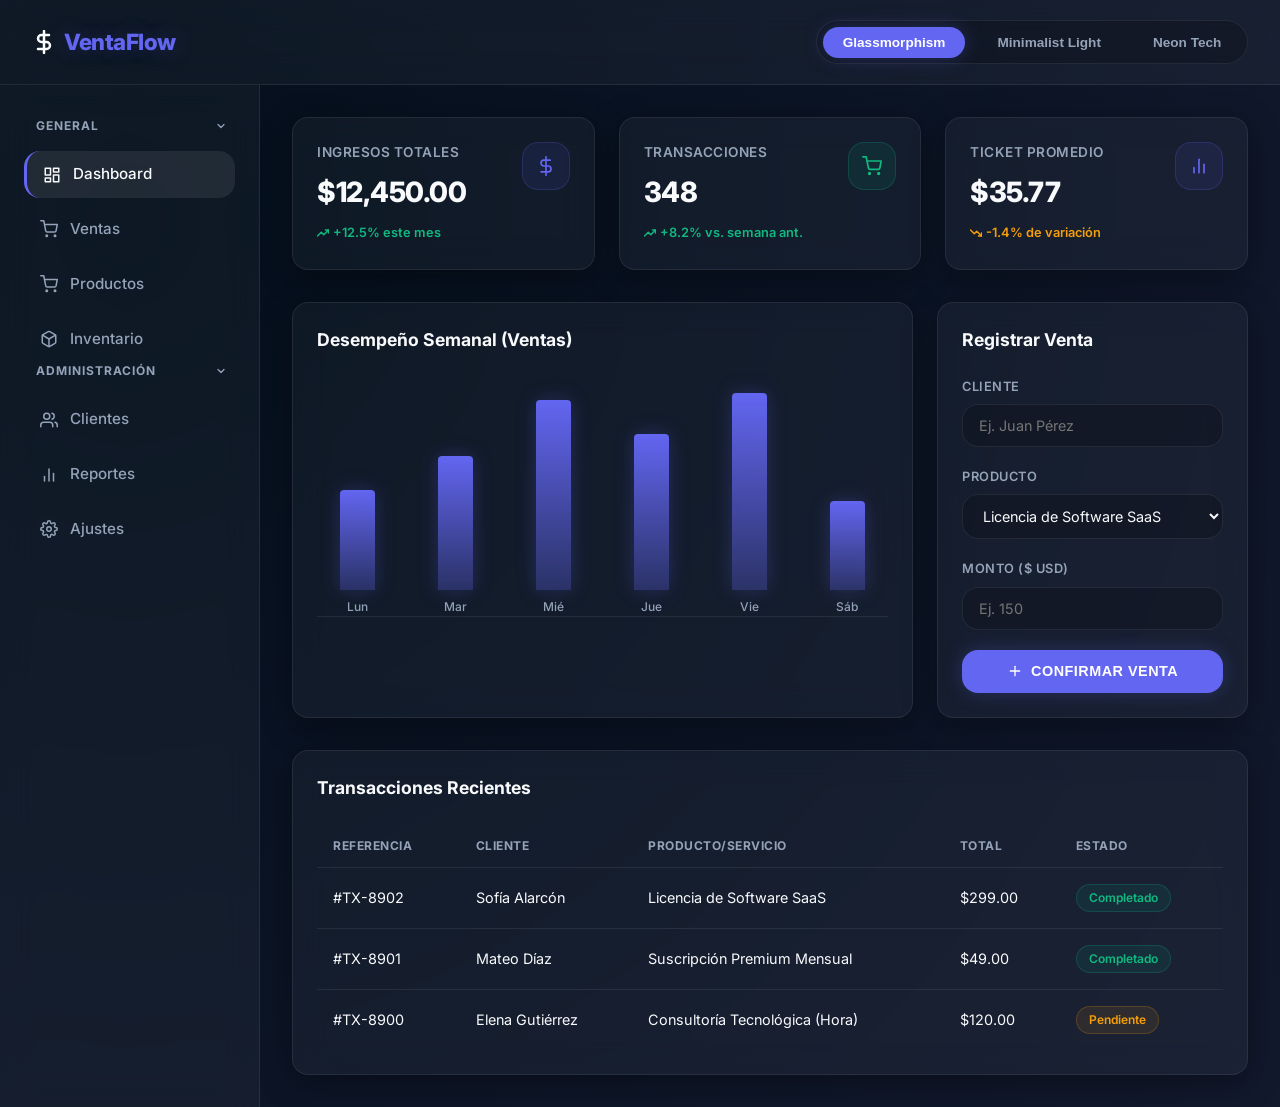
==== commit 0939ee86: "index js" ====
--- a/pos/src/main/resources/static/index.html
+++ b/pos/src/main/resources/static/index.html
@@ -7,6 +7,7 @@
     <!-- Custom stylesheet -->
     <link rel="stylesheet" href="./css/style.css">
     <!-- FontAwesome for mockup icons without external dependencies (SVG alternatives included natively) -->
+     <script type="module" src="./index.js"></script>
 </head>
 <body class="theme-glass">
 
@@ -42,7 +43,7 @@
     <div class="app-container">
         
         <!-- SIDEBAR -->
-        <aside>
+        <aside id="menuCostado">
             <div class="sidebar-mobile-header">
                 <span>VentaFlow</span>
                 <button class="sidebar-close-btn" onclick="toggleSidebar()" aria-label="Cerrar menú">
@@ -100,7 +101,7 @@
         </aside>
 
         <!-- MAIN DASHBOARD CONTENT -->
-        <main>
+        <main id="root">
             
             <!-- METRICS ROW -->
             <section class="metrics-row">
